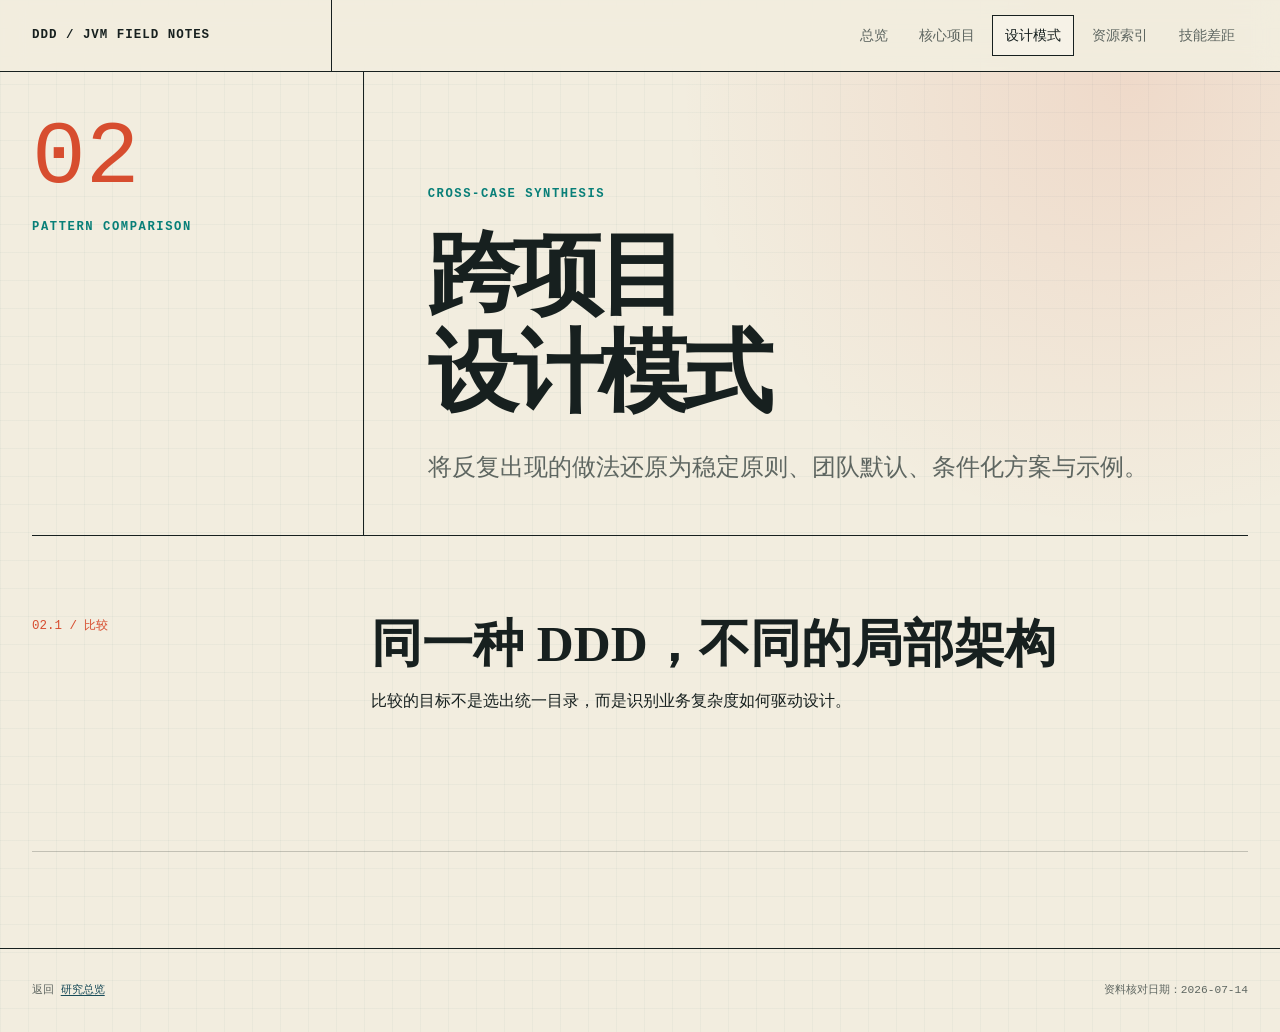
==== research/awesome-ddd-jvm/patterns.html @ d270bfcd "feat: establish JVM DDD report shell" ====
<!doctype html>
<html lang="zh-CN">
<head>
  <meta charset="utf-8"><meta name="viewport" content="width=device-width, initial-scale=1">
  <meta name="description" content="JVM DDD 项目中的跨项目设计模式比较">
  <title>跨项目设计模式</title><link rel="stylesheet" href="assets/styles.css"><script src="assets/app.js" defer></script>
</head>
<body>
  <a class="skip-link" href="#content">跳到正文</a>
  <header class="site-header"><a class="brand" href="index.html">DDD / JVM FIELD NOTES</a><nav class="site-nav" aria-label="主导航"><a href="index.html">总览</a><a href="projects.html">核心项目</a><a href="patterns.html" aria-current="page">设计模式</a><a href="resources.html">资源索引</a><a href="skill-gaps.html">技能差距</a></nav></header>
  <main id="content" class="page-shell">
    <section class="hero"><div class="hero-index"><strong>02</strong><span class="eyebrow">Pattern comparison</span></div><div class="hero-copy"><p class="eyebrow">Cross-case synthesis</p><h1>跨项目设计模式</h1><p class="lede">将反复出现的做法还原为稳定原则、团队默认、条件化方案与示例。</p></div></section>
    <section class="section"><div class="section-heading"><span class="section-number">02.1 / 比较</span><div><h2>同一种 DDD，不同的局部架构</h2><p>比较的目标不是选出统一目录，而是识别业务复杂度如何驱动设计。</p></div></div></section>
  </main>
  <footer><span>返回 <a href="index.html">研究总览</a></span><span>资料核对日期：2026-07-14</span></footer>
</body>
</html>
---- research/awesome-ddd-jvm/assets/styles.css ----
:root {
  --paper: #f2eddf;
  --paper-deep: #e7dfcf;
  --ink: #17201f;
  --muted: #5e6661;
  --orange: #d74d2f;
  --orange-soft: #f0c3ae;
  --teal: #087f78;
  --teal-soft: #a9d4cb;
  --blueprint: #184b59;
  --rule: rgba(23, 32, 31, 0.22);
  --shadow: rgba(39, 45, 39, 0.13);
  --display: "Iowan Old Style", "Palatino Linotype", "Noto Serif SC", serif;
  --body: "Aptos", "Noto Sans SC", sans-serif;
  --mono: "Cascadia Code", "JetBrains Mono", "SFMono-Regular", monospace;
  color-scheme: light;
}

* { box-sizing: border-box; }

html {
  scroll-behavior: smooth;
  background: var(--paper);
}

body {
  margin: 0;
  color: var(--ink);
  font-family: var(--body);
  line-height: 1.68;
  background:
    linear-gradient(rgba(24, 75, 89, 0.035) 1px, transparent 1px),
    linear-gradient(90deg, rgba(24, 75, 89, 0.035) 1px, transparent 1px),
    radial-gradient(circle at 88% 8%, rgba(215, 77, 47, 0.12), transparent 28rem),
    var(--paper);
  background-size: 28px 28px, 28px 28px, auto, auto;
}

a { color: var(--blueprint); text-underline-offset: 0.18em; }
a:hover { color: var(--orange); }

.skip-link {
  position: fixed;
  top: 0.6rem;
  left: 0.6rem;
  z-index: 20;
  padding: 0.6rem 0.85rem;
  color: var(--paper);
  background: var(--ink);
  transform: translateY(-180%);
}

.skip-link:focus { transform: translateY(0); }

:focus-visible {
  outline: 3px solid var(--orange);
  outline-offset: 4px;
}

.site-header {
  position: sticky;
  top: 0;
  z-index: 10;
  display: grid;
  grid-template-columns: minmax(13rem, 0.7fr) minmax(0, 2fr);
  align-items: center;
  min-height: 4.5rem;
  border-bottom: 1px solid var(--ink);
  background: rgba(242, 237, 223, 0.94);
  backdrop-filter: blur(12px);
}

.brand {
  align-self: stretch;
  display: flex;
  align-items: center;
  padding: 0 2rem;
  border-right: 1px solid var(--ink);
  color: var(--ink);
  font-family: var(--mono);
  font-size: 0.78rem;
  font-weight: 700;
  letter-spacing: 0.08em;
  text-decoration: none;
}

.site-nav {
  display: flex;
  justify-content: flex-end;
  gap: 0.3rem;
  padding: 0.65rem 2rem;
  overflow-x: auto;
}

.site-nav a {
  flex: 0 0 auto;
  padding: 0.45rem 0.75rem;
  border: 1px solid transparent;
  color: var(--muted);
  font-size: 0.88rem;
  text-decoration: none;
}

.site-nav a:hover,
.site-nav a[aria-current="page"] {
  border-color: var(--ink);
  color: var(--ink);
  background: rgba(255, 255, 255, 0.28);
}

.page-shell {
  width: min(100%, 92rem);
  margin: 0 auto;
  padding: 0 2rem 6rem;
}

.hero {
  position: relative;
  display: grid;
  grid-template-columns: minmax(15rem, 0.75fr) minmax(0, 2fr);
  min-height: 29rem;
  border-bottom: 1px solid var(--ink);
}

.hero-index {
  padding: 3rem 2rem 2rem 0;
  border-right: 1px solid var(--ink);
}

.hero-index strong {
  display: block;
  margin-bottom: 1rem;
  color: var(--orange);
  font-family: var(--mono);
  font-size: clamp(3.8rem, 7vw, 7.5rem);
  font-weight: 500;
  line-height: 0.85;
}

.hero-copy {
  align-self: end;
  padding: 5rem 0 3rem clamp(2rem, 5vw, 6rem);
}

.eyebrow {
  margin: 0 0 1.3rem;
  color: var(--teal);
  font-family: var(--mono);
  font-size: 0.76rem;
  font-weight: 700;
  letter-spacing: 0.13em;
  text-transform: uppercase;
}

h1, h2, h3 {
  font-family: var(--display);
  font-weight: 600;
  line-height: 1.1;
  text-wrap: balance;
}

h1 {
  max-width: 13ch;
  margin: 0;
  font-size: clamp(3.1rem, 7vw, 7rem);
  letter-spacing: -0.055em;
}

h2 { margin: 0 0 1rem; font-size: clamp(2rem, 4vw, 3.7rem); }
h3 { margin: 0 0 0.75rem; font-size: clamp(1.3rem, 2vw, 2rem); }

.lede {
  max-width: 54rem;
  margin: 1.5rem 0 0;
  color: var(--muted);
  font-family: var(--display);
  font-size: clamp(1.1rem, 2vw, 1.5rem);
}

.meta-line {
  display: flex;
  flex-wrap: wrap;
  gap: 0.65rem 1.2rem;
  margin-top: 2rem;
  color: var(--muted);
  font-family: var(--mono);
  font-size: 0.72rem;
  text-transform: uppercase;
}

.section {
  padding: 5rem 0;
  border-bottom: 1px solid var(--rule);
}

.section-heading {
  display: grid;
  grid-template-columns: minmax(12rem, 0.7fr) minmax(0, 2fr);
  gap: 2rem;
  margin-bottom: 2.5rem;
}

.section-number {
  color: var(--orange);
  font-family: var(--mono);
  font-size: 0.78rem;
}

.grid-2, .grid-3 {
  display: grid;
  gap: 1px;
  border: 1px solid var(--rule);
  background: var(--rule);
}

.grid-2 { grid-template-columns: repeat(2, minmax(0, 1fr)); }
.grid-3 { grid-template-columns: repeat(3, minmax(0, 1fr)); }

.panel, .project-study, .pattern-card, .resource-card, .gap-row {
  padding: clamp(1.4rem, 3vw, 2.4rem);
  background: rgba(242, 237, 223, 0.96);
}

.panel-accent { border-top: 5px solid var(--orange); }

.tag-list { display: flex; flex-wrap: wrap; gap: 0.45rem; }
.tag, .badge {
  display: inline-flex;
  align-items: center;
  width: fit-content;
  padding: 0.25rem 0.55rem;
  border: 1px solid currentColor;
  border-radius: 999px;
  color: var(--teal);
  font-family: var(--mono);
  font-size: 0.68rem;
  line-height: 1.2;
}
.badge-warn { color: #9f391f; }
.badge-neutral { color: var(--muted); }

.rule-label {
  display: inline-block;
  margin-bottom: 0.75rem;
  padding-left: 0.75rem;
  border-left: 4px solid var(--teal);
  color: var(--teal);
  font-family: var(--mono);
  font-size: 0.72rem;
  font-weight: 700;
}

.evidence-list { margin: 1rem 0 0; padding-left: 1.2rem; }
.evidence-list li + li { margin-top: 0.45rem; }

blockquote {
  margin: 1.5rem 0;
  padding: 1rem 1.4rem;
  border-left: 5px solid var(--orange);
  color: var(--muted);
  background: rgba(255, 255, 255, 0.24);
}

code, pre { font-family: var(--mono); }
code { font-size: 0.9em; }
pre {
  margin: 0;
  padding: 1.25rem;
  overflow: auto;
  border: 1px solid rgba(169, 212, 203, 0.28);
  color: #e7f0ea;
  background: #142522;
  font-size: 0.8rem;
  line-height: 1.6;
}

details[data-code] { margin-top: 1.2rem; }
details[data-code] summary {
  width: fit-content;
  cursor: pointer;
  color: var(--blueprint);
  font-family: var(--mono);
  font-size: 0.75rem;
}
details[data-code][open] summary { margin-bottom: 0.7rem; }

.filter-bar {
  display: flex;
  flex-wrap: wrap;
  gap: 0.5rem;
  margin-bottom: 2rem;
}

.filter-bar button {
  padding: 0.55rem 0.85rem;
  border: 1px solid var(--ink);
  border-radius: 999px;
  color: var(--ink);
  background: transparent;
  font: inherit;
  cursor: pointer;
}
.filter-bar button[aria-pressed="true"] { color: var(--paper); background: var(--ink); }
[hidden] { display: none !important; }

.table-wrap { overflow-x: auto; border: 1px solid var(--rule); }
table { width: 100%; border-collapse: collapse; min-width: 46rem; }
th, td { padding: 0.9rem 1rem; border-bottom: 1px solid var(--rule); text-align: left; vertical-align: top; }
th { color: var(--teal); font-family: var(--mono); font-size: 0.72rem; letter-spacing: 0.06em; }

.source-links { display: flex; flex-wrap: wrap; gap: 0.8rem; margin-top: 1.2rem; font-size: 0.85rem; }
.source-links a::after { content: " ↗"; }

.callout {
  position: relative;
  padding: 2rem;
  border: 1px solid var(--ink);
  box-shadow: 10px 10px 0 var(--orange-soft);
  background: var(--paper);
}

footer {
  display: flex;
  justify-content: space-between;
  gap: 1rem;
  padding: 2rem;
  border-top: 1px solid var(--ink);
  color: var(--muted);
  font-family: var(--mono);
  font-size: 0.7rem;
}

@media (max-width: 760px) {
  .site-header { position: static; grid-template-columns: 1fr; }
  .brand { min-height: 3.5rem; border-right: 0; border-bottom: 1px solid var(--ink); padding: 0 1rem; }
  .site-nav { justify-content: flex-start; padding: 0.55rem 0.75rem; }
  .page-shell { padding: 0 1rem 4rem; }
  .hero, .section-heading { grid-template-columns: 1fr; }
  .hero { min-height: 0; }
  .hero-index { padding: 2rem 0 1rem; border-right: 0; border-bottom: 1px solid var(--rule); }
  .hero-index strong { font-size: 3.5rem; }
  .hero-copy { padding: 3rem 0; }
  h1 { font-size: clamp(2.8rem, 15vw, 4.5rem); }
  .grid-2, .grid-3 { grid-template-columns: 1fr; }
  .section { padding: 3.5rem 0; }
  footer { flex-direction: column; padding: 1.25rem 1rem; }
}

@media (prefers-reduced-motion: reduce) {
  html { scroll-behavior: auto; }
  *, *::before, *::after { animation-duration: 0.01ms !important; transition-duration: 0.01ms !important; }
}

@media print {
  body { background: #fff; color: #000; }
  .site-header, .skip-link, .filter-bar { display: none !important; }
  .page-shell { width: 100%; padding: 0; }
  .hero { min-height: 0; }
  a { color: #000; text-decoration: underline; }
  a[href^="http"]::after { content: " (" attr(href) ")"; font-size: 0.72em; }
  details { display: block; }
  details > * { display: block; }
  .panel, .project-study, .pattern-card, .resource-card, .gap-row { break-inside: avoid; background: #fff; }
}
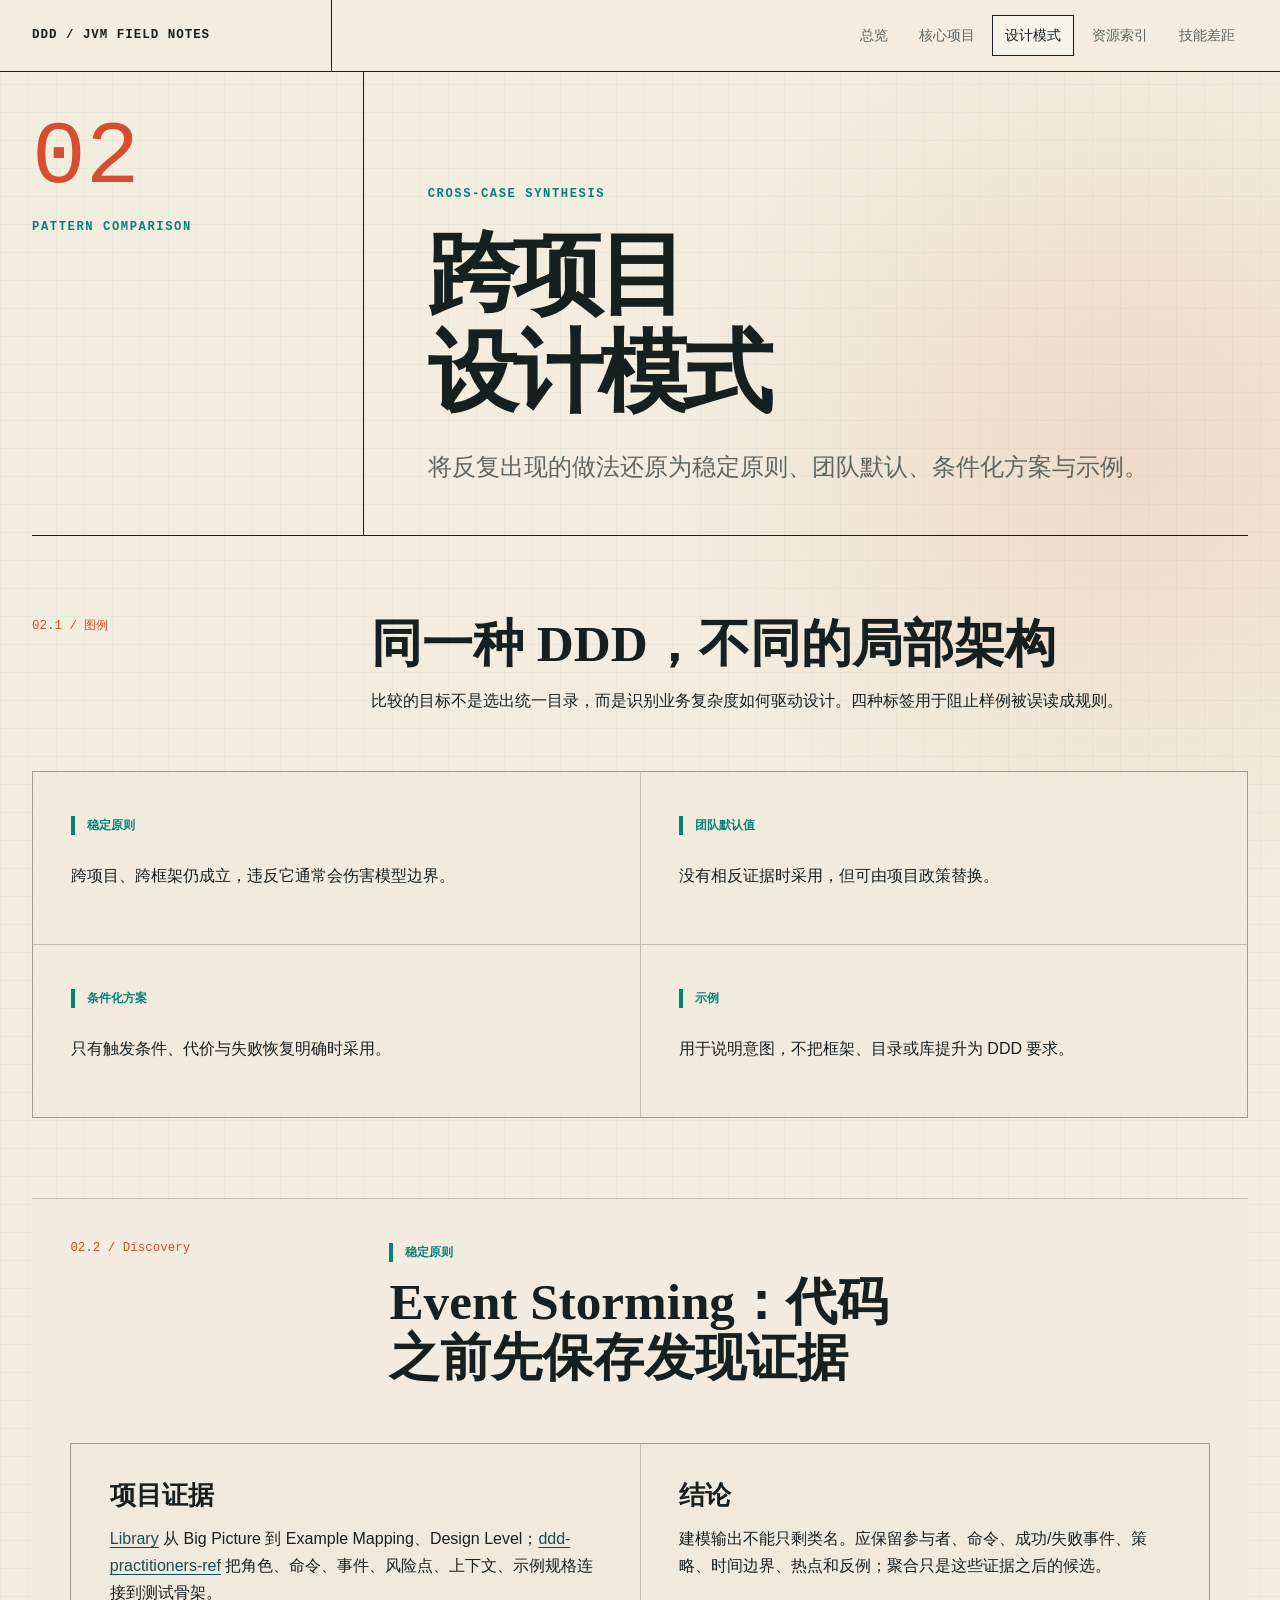
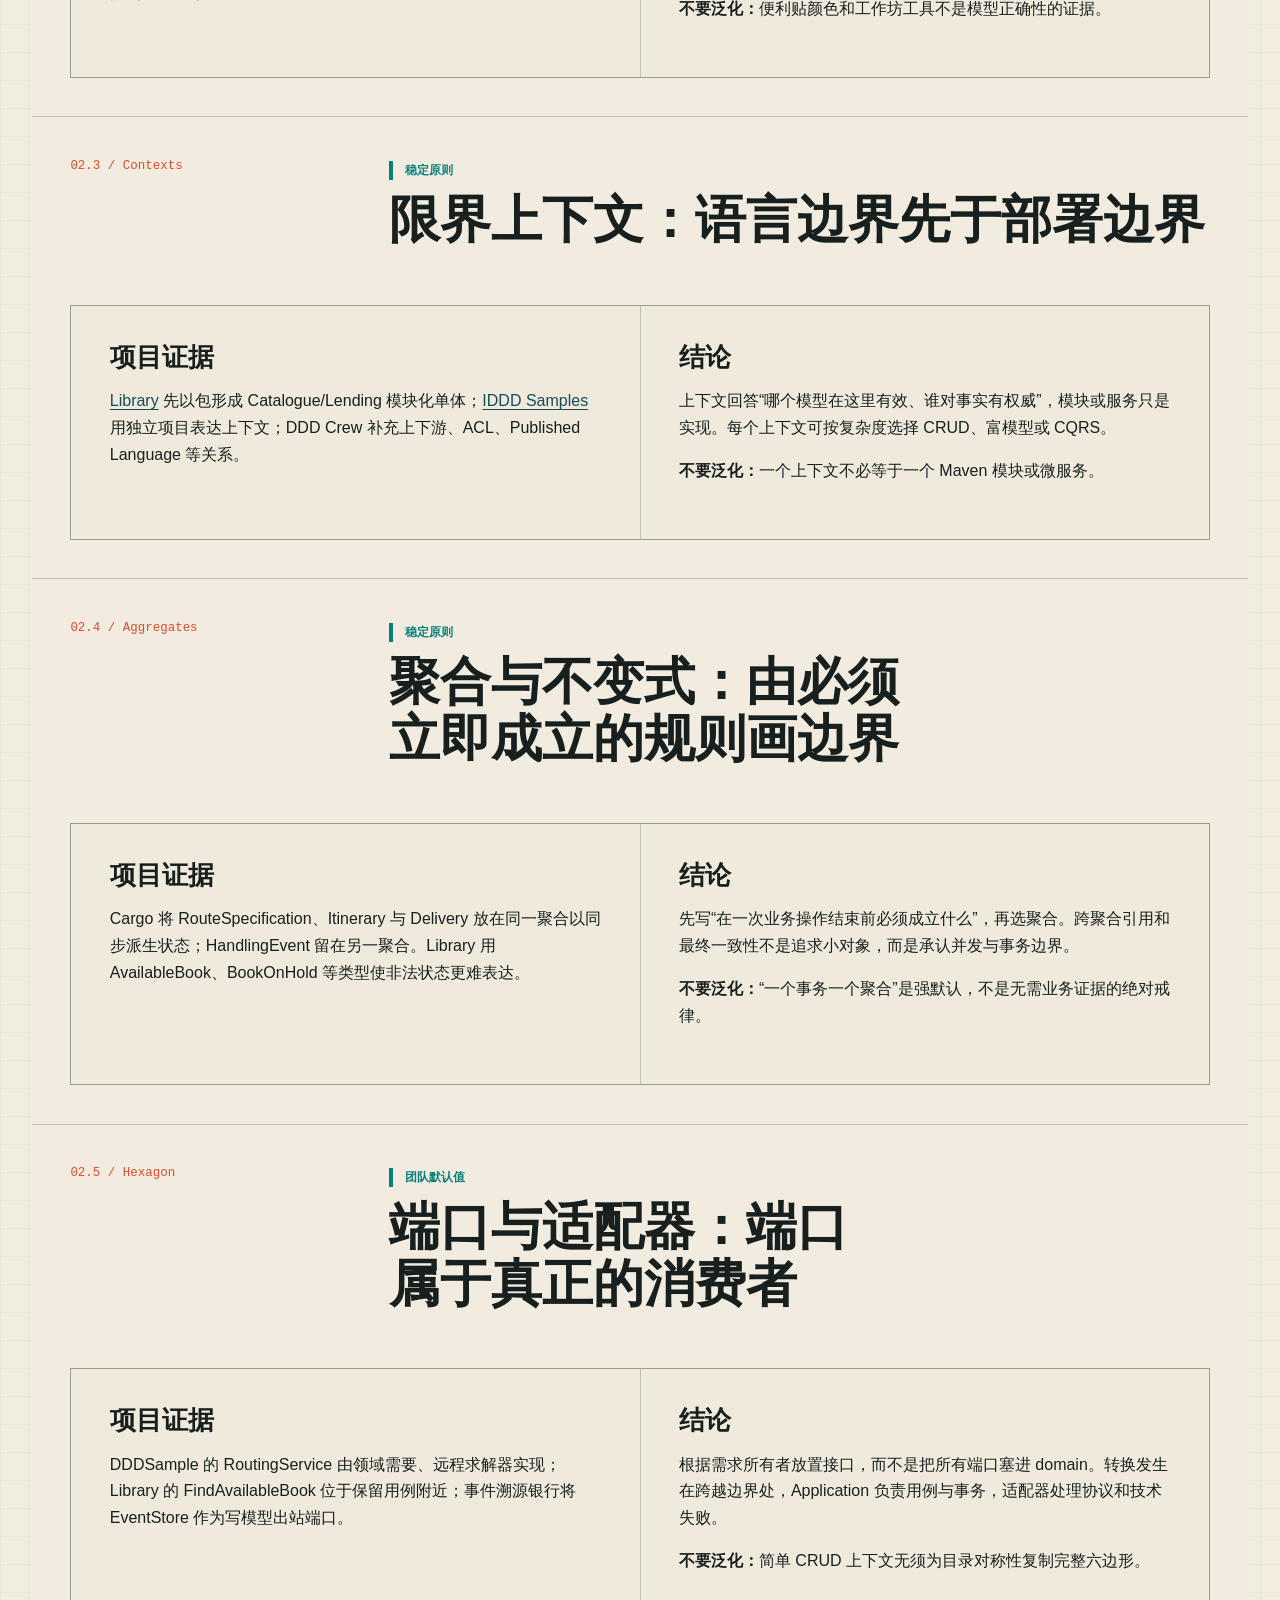
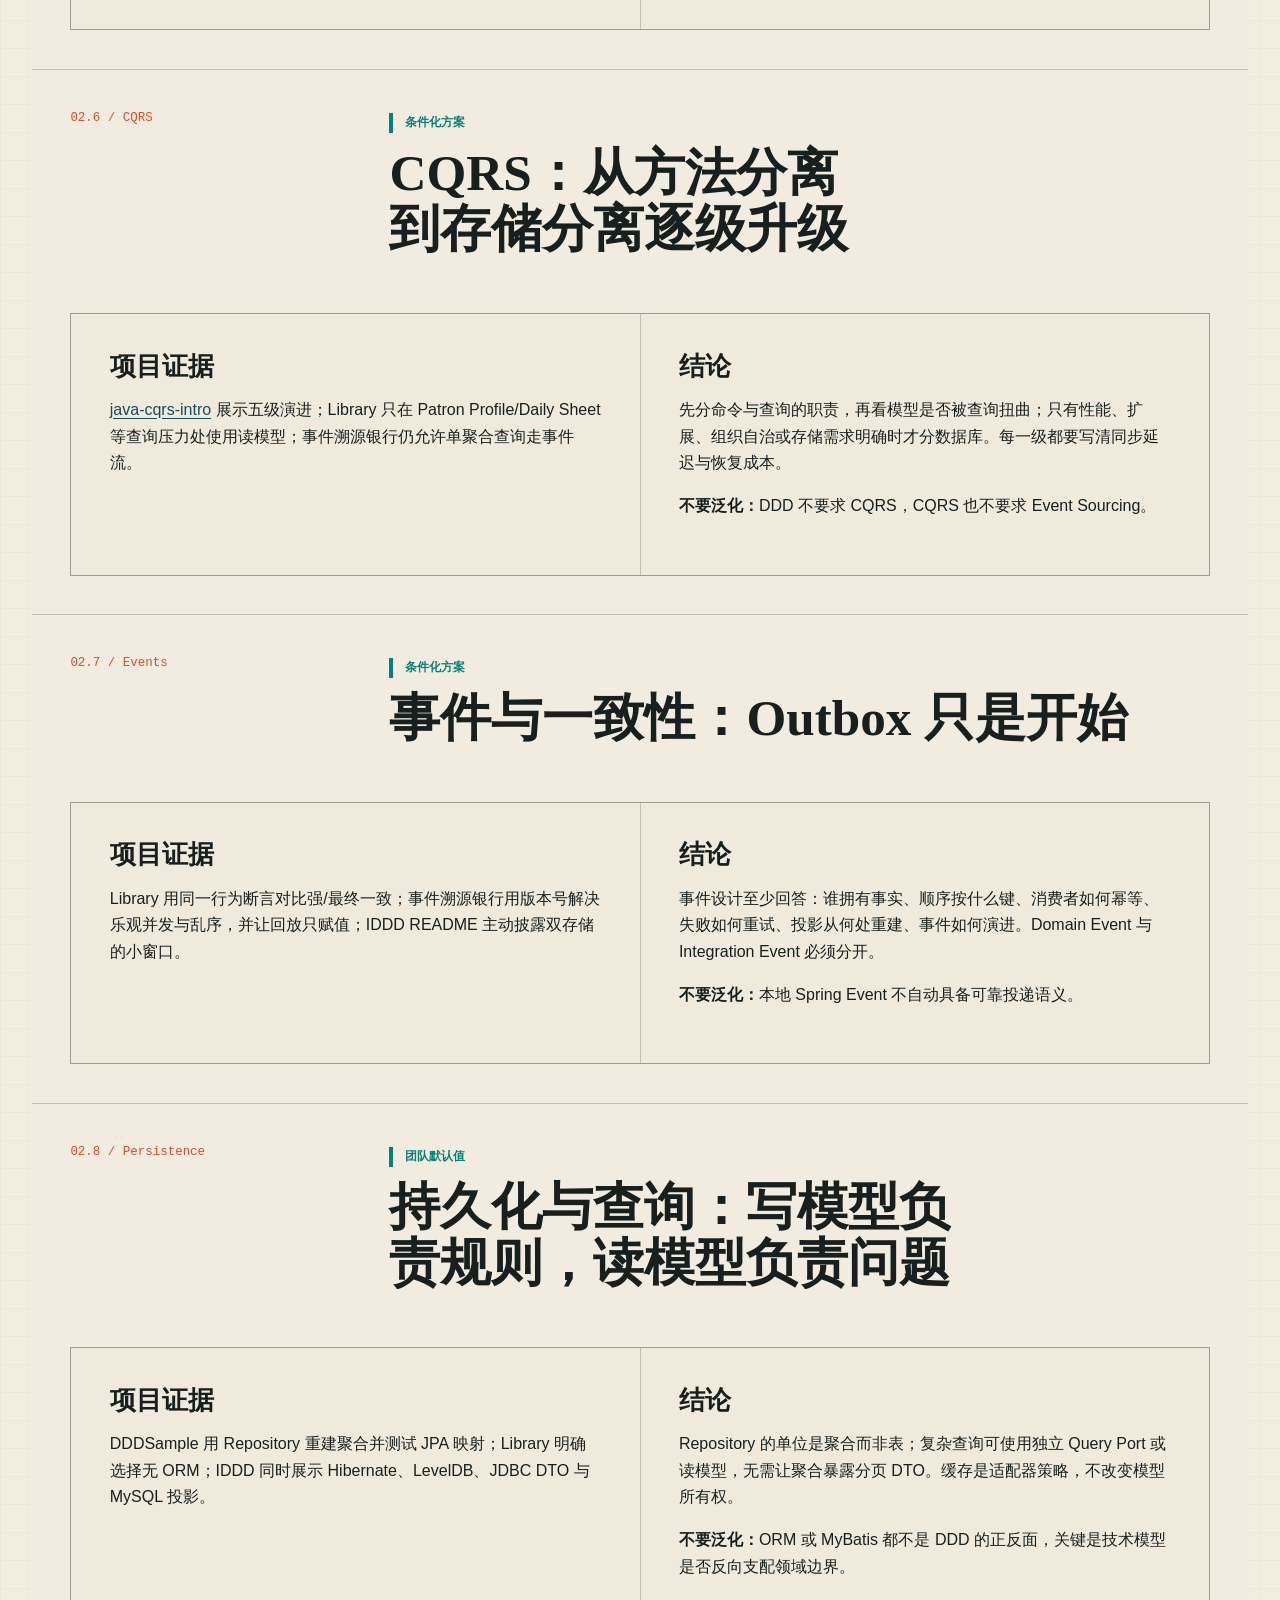
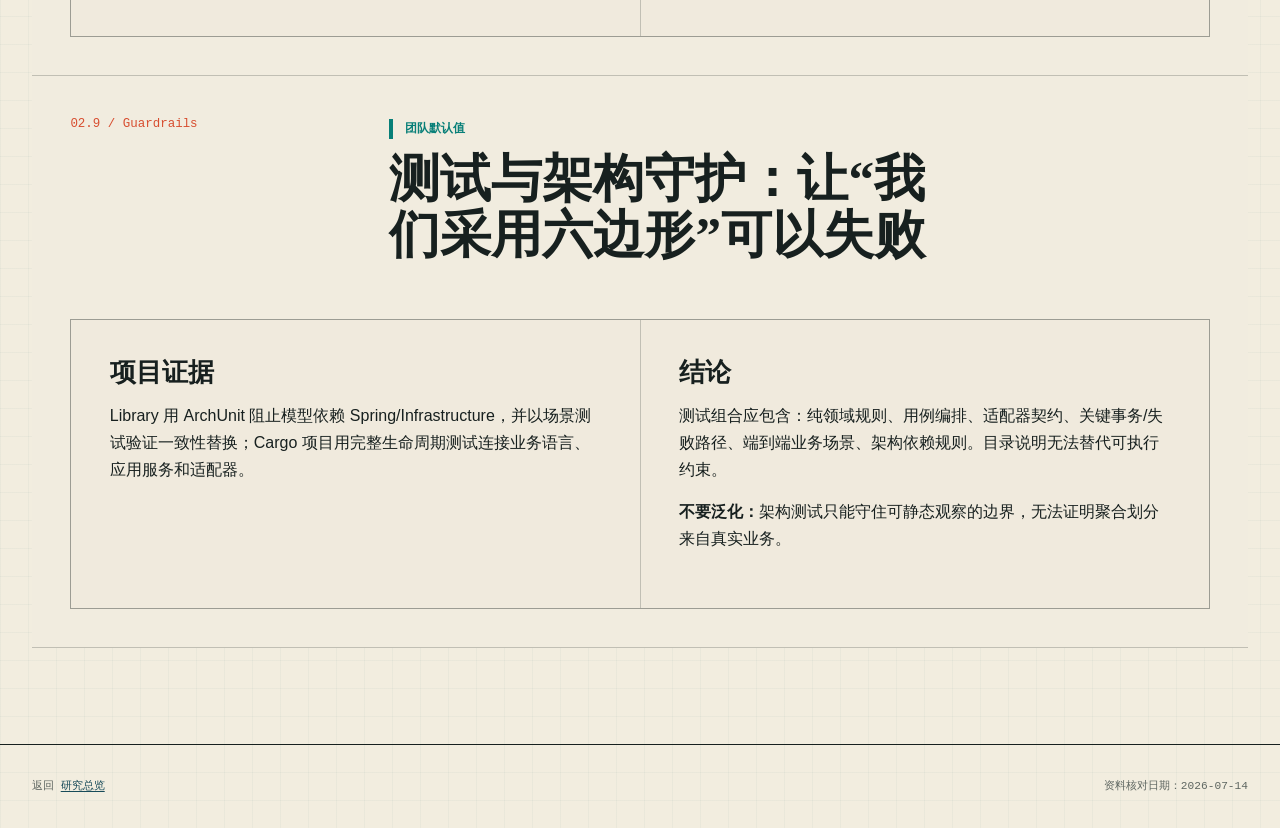
==== commit 29d7e7bd: "docs: add JVM DDD case studies and patterns" ====
--- a/research/awesome-ddd-jvm/patterns.html
+++ b/research/awesome-ddd-jvm/patterns.html
@@ -1,17 +1,64 @@
 <!doctype html>
 <html lang="zh-CN">
 <head>
-  <meta charset="utf-8"><meta name="viewport" content="width=device-width, initial-scale=1">
+  <meta charset="utf-8">
+  <meta name="viewport" content="width=device-width, initial-scale=1">
   <meta name="description" content="JVM DDD 项目中的跨项目设计模式比较">
-  <title>跨项目设计模式</title><link rel="stylesheet" href="assets/styles.css"><script src="assets/app.js" defer></script>
+  <title>跨项目设计模式</title>
+  <link rel="stylesheet" href="assets/styles.css">
+  <script src="assets/app.js" defer></script>
 </head>
 <body>
   <a class="skip-link" href="#content">跳到正文</a>
   <header class="site-header"><a class="brand" href="index.html">DDD / JVM FIELD NOTES</a><nav class="site-nav" aria-label="主导航"><a href="index.html">总览</a><a href="projects.html">核心项目</a><a href="patterns.html" aria-current="page">设计模式</a><a href="resources.html">资源索引</a><a href="skill-gaps.html">技能差距</a></nav></header>
   <main id="content" class="page-shell">
     <section class="hero"><div class="hero-index"><strong>02</strong><span class="eyebrow">Pattern comparison</span></div><div class="hero-copy"><p class="eyebrow">Cross-case synthesis</p><h1>跨项目设计模式</h1><p class="lede">将反复出现的做法还原为稳定原则、团队默认、条件化方案与示例。</p></div></section>
-    <section class="section"><div class="section-heading"><span class="section-number">02.1 / 比较</span><div><h2>同一种 DDD，不同的局部架构</h2><p>比较的目标不是选出统一目录，而是识别业务复杂度如何驱动设计。</p></div></div></section>
+    <section class="section">
+      <div class="section-heading"><span class="section-number">02.1 / 图例</span><div><h2>同一种 DDD，不同的局部架构</h2><p>比较的目标不是选出统一目录，而是识别业务复杂度如何驱动设计。四种标签用于阻止样例被误读成规则。</p></div></div>
+      <div class="grid-2"><div class="panel"><span class="rule-label">稳定原则</span><p>跨项目、跨框架仍成立，违反它通常会伤害模型边界。</p></div><div class="panel"><span class="rule-label">团队默认值</span><p>没有相反证据时采用，但可由项目政策替换。</p></div><div class="panel"><span class="rule-label">条件化方案</span><p>只有触发条件、代价与失败恢复明确时采用。</p></div><div class="panel"><span class="rule-label">示例</span><p>用于说明意图，不把框架、目录或库提升为 DDD 要求。</p></div></div>
+    </section>
+
+    <article class="pattern-card section" data-pattern="discovery" id="discovery">
+      <div class="section-heading"><span class="section-number">02.2 / Discovery</span><div><span class="rule-label">稳定原则</span><h2>Event Storming：代码之前先保存发现证据</h2></div></div>
+      <div class="grid-2"><section class="panel"><h3>项目证据</h3><p><a href="projects.html#library">Library</a> 从 Big Picture 到 Example Mapping、Design Level；<a href="https://github.com/humank/ddd-practitioners-ref" target="_blank" rel="noreferrer">ddd-practitioners-ref</a> 把角色、命令、事件、风险点、上下文、示例规格连接到测试骨架。</p></section><section class="panel"><h3>结论</h3><p>建模输出不能只剩类名。应保留参与者、命令、成功/失败事件、策略、时间边界、热点和反例；聚合只是这些证据之后的候选。</p><p><strong>不要泛化：</strong>便利贴颜色和工作坊工具不是模型正确性的证据。</p></section></div>
+    </article>
+
+    <article class="pattern-card section" data-pattern="contexts" id="contexts">
+      <div class="section-heading"><span class="section-number">02.3 / Contexts</span><div><span class="rule-label">稳定原则</span><h2>限界上下文：语言边界先于部署边界</h2></div></div>
+      <div class="grid-2"><section class="panel"><h3>项目证据</h3><p><a href="projects.html#library">Library</a> 先以包形成 Catalogue/Lending 模块化单体；<a href="projects.html#iddd-samples">IDDD Samples</a> 用独立项目表达上下文；DDD Crew 补充上下游、ACL、Published Language 等关系。</p></section><section class="panel"><h3>结论</h3><p>上下文回答“哪个模型在这里有效、谁对事实有权威”，模块或服务只是实现。每个上下文可按复杂度选择 CRUD、富模型或 CQRS。</p><p><strong>不要泛化：</strong>一个上下文不必等于一个 Maven 模块或微服务。</p></section></div>
+    </article>
+
+    <article class="pattern-card section" data-pattern="aggregates" id="aggregates">
+      <div class="section-heading"><span class="section-number">02.4 / Aggregates</span><div><span class="rule-label">稳定原则</span><h2>聚合与不变式：由必须立即成立的规则画边界</h2></div></div>
+      <div class="grid-2"><section class="panel"><h3>项目证据</h3><p>Cargo 将 RouteSpecification、Itinerary 与 Delivery 放在同一聚合以同步派生状态；HandlingEvent 留在另一聚合。Library 用 AvailableBook、BookOnHold 等类型使非法状态更难表达。</p></section><section class="panel"><h3>结论</h3><p>先写“在一次业务操作结束前必须成立什么”，再选聚合。跨聚合引用和最终一致性不是追求小对象，而是承认并发与事务边界。</p><p><strong>不要泛化：</strong>“一个事务一个聚合”是强默认，不是无需业务证据的绝对戒律。</p></section></div>
+    </article>
+
+    <article class="pattern-card section" data-pattern="ports" id="ports">
+      <div class="section-heading"><span class="section-number">02.5 / Hexagon</span><div><span class="rule-label">团队默认值</span><h2>端口与适配器：端口属于真正的消费者</h2></div></div>
+      <div class="grid-2"><section class="panel"><h3>项目证据</h3><p>DDDSample 的 RoutingService 由领域需要、远程求解器实现；Library 的 FindAvailableBook 位于保留用例附近；事件溯源银行将 EventStore 作为写模型出站端口。</p></section><section class="panel"><h3>结论</h3><p>根据需求所有者放置接口，而不是把所有端口塞进 domain。转换发生在跨越边界处，Application 负责用例与事务，适配器处理协议和技术失败。</p><p><strong>不要泛化：</strong>简单 CRUD 上下文无须为目录对称性复制完整六边形。</p></section></div>
+    </article>
+
+    <article class="pattern-card section" data-pattern="cqrs" id="cqrs">
+      <div class="section-heading"><span class="section-number">02.6 / CQRS</span><div><span class="rule-label">条件化方案</span><h2>CQRS：从方法分离到存储分离逐级升级</h2></div></div>
+      <div class="grid-2"><section class="panel"><h3>项目证据</h3><p><a href="projects.html#java-cqrs-intro">java-cqrs-intro</a> 展示五级演进；Library 只在 Patron Profile/Daily Sheet 等查询压力处使用读模型；事件溯源银行仍允许单聚合查询走事件流。</p></section><section class="panel"><h3>结论</h3><p>先分命令与查询的职责，再看模型是否被查询扭曲；只有性能、扩展、组织自治或存储需求明确时才分数据库。每一级都要写清同步延迟与恢复成本。</p><p><strong>不要泛化：</strong>DDD 不要求 CQRS，CQRS 也不要求 Event Sourcing。</p></section></div>
+    </article>
+
+    <article class="pattern-card section" data-pattern="events" id="events">
+      <div class="section-heading"><span class="section-number">02.7 / Events</span><div><span class="rule-label">条件化方案</span><h2>事件与一致性：Outbox 只是开始</h2></div></div>
+      <div class="grid-2"><section class="panel"><h3>项目证据</h3><p>Library 用同一行为断言对比强/最终一致；事件溯源银行用版本号解决乐观并发与乱序，并让回放只赋值；IDDD README 主动披露双存储的小窗口。</p></section><section class="panel"><h3>结论</h3><p>事件设计至少回答：谁拥有事实、顺序按什么键、消费者如何幂等、失败如何重试、投影从何处重建、事件如何演进。Domain Event 与 Integration Event 必须分开。</p><p><strong>不要泛化：</strong>本地 Spring Event 不自动具备可靠投递语义。</p></section></div>
+    </article>
+
+    <article class="pattern-card section" data-pattern="persistence" id="persistence">
+      <div class="section-heading"><span class="section-number">02.8 / Persistence</span><div><span class="rule-label">团队默认值</span><h2>持久化与查询：写模型负责规则，读模型负责问题</h2></div></div>
+      <div class="grid-2"><section class="panel"><h3>项目证据</h3><p>DDDSample 用 Repository 重建聚合并测试 JPA 映射；Library 明确选择无 ORM；IDDD 同时展示 Hibernate、LevelDB、JDBC DTO 与 MySQL 投影。</p></section><section class="panel"><h3>结论</h3><p>Repository 的单位是聚合而非表；复杂查询可使用独立 Query Port 或读模型，无需让聚合暴露分页 DTO。缓存是适配器策略，不改变模型所有权。</p><p><strong>不要泛化：</strong>ORM 或 MyBatis 都不是 DDD 的正反面，关键是技术模型是否反向支配领域边界。</p></section></div>
+    </article>
+
+    <article class="pattern-card section" data-pattern="testing" id="testing">
+      <div class="section-heading"><span class="section-number">02.9 / Guardrails</span><div><span class="rule-label">团队默认值</span><h2>测试与架构守护：让“我们采用六边形”可以失败</h2></div></div>
+      <div class="grid-2"><section class="panel"><h3>项目证据</h3><p>Library 用 ArchUnit 阻止模型依赖 Spring/Infrastructure，并以场景测试验证一致性替换；Cargo 项目用完整生命周期测试连接业务语言、应用服务和适配器。</p></section><section class="panel"><h3>结论</h3><p>测试组合应包含：纯领域规则、用例编排、适配器契约、关键事务/失败路径、端到端业务场景、架构依赖规则。目录说明无法替代可执行约束。</p><p><strong>不要泛化：</strong>架构测试只能守住可静态观察的边界，无法证明聚合划分来自真实业务。</p></section></div>
+    </article>
   </main>
   <footer><span>返回 <a href="index.html">研究总览</a></span><span>资料核对日期：2026-07-14</span></footer>
 </body>
 </html>
+
